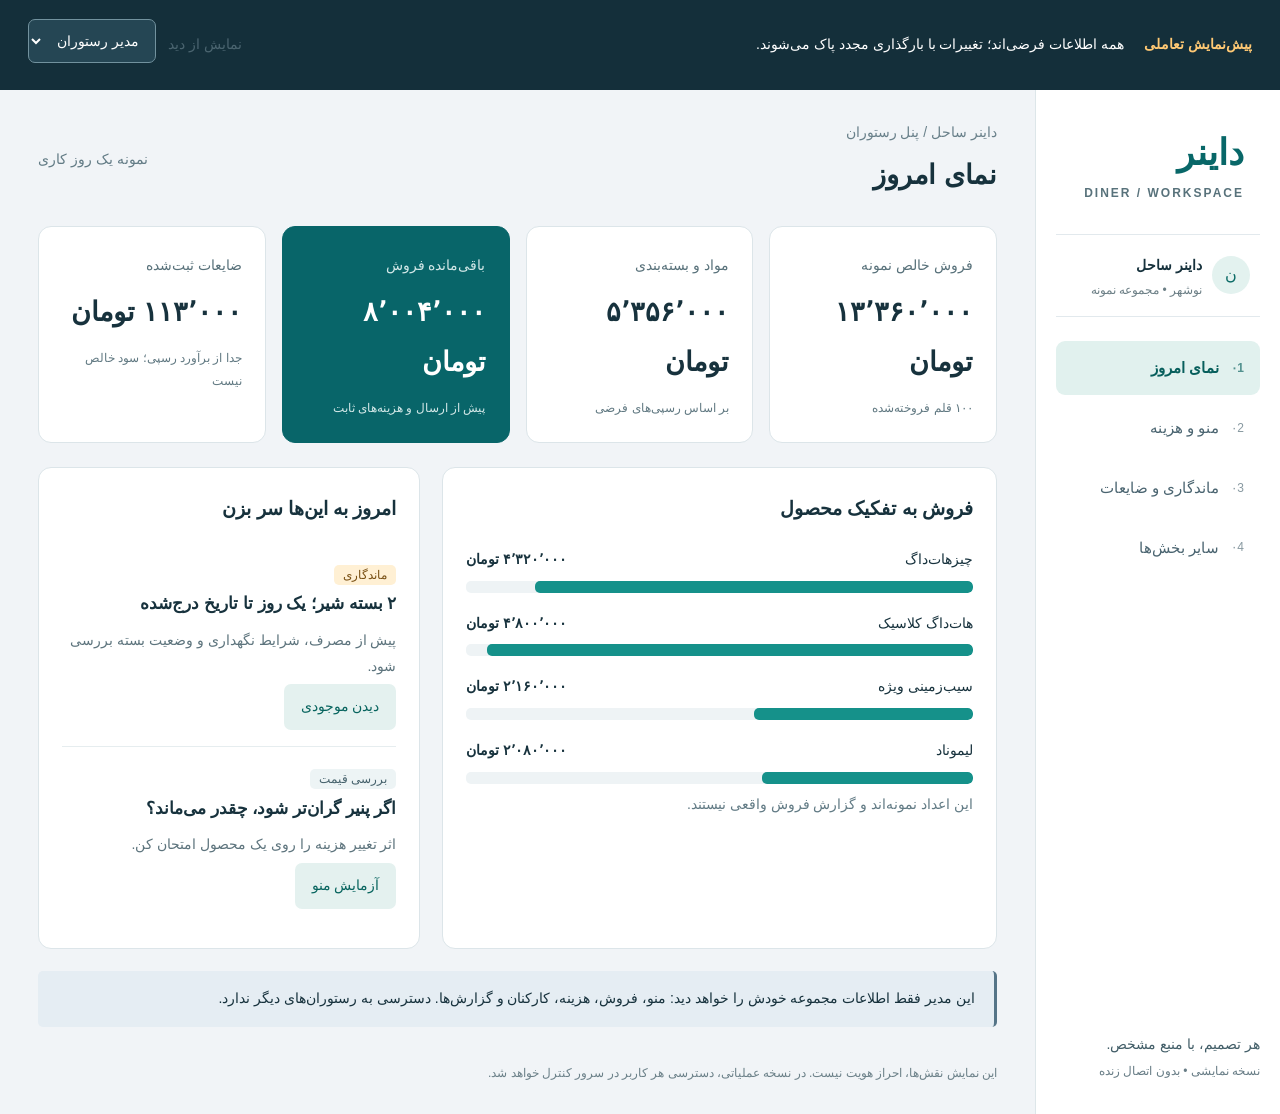
==== docs/index.html @ 8ed7cdad "Add interactive Persian restaurant and platform-admin previews for GitHub Pages" ====
<!doctype html>
<html lang="fa" dir="rtl"><head><meta charset="utf-8"><meta name="viewport" content="width=device-width,initial-scale=1"><title>داینر | پیش‌نمایش پنل‌ها</title><meta name="description" content="نسخه نمایشی پنل مدیر رستوران و مدیر کل داینر، با داده‌های فرضی"><link rel="icon" href="data:image/svg+xml,%3Csvg xmlns='http://www.w3.org/2000/svg' viewBox='0 0 32 32'%3E%3Crect width='32' height='32' rx='8' fill='%23086263'/%3E%3Ctext x='7' y='24' fill='white' font-size='24'%3ED%3C/text%3E%3C/svg%3E"><link rel="stylesheet" href="./demo.css"><script src="./demo.js" defer></script></head><body>
<div class="demo-banner"><strong>پیش‌نمایش تعاملی</strong><span>همه اطلاعات فرضی‌اند؛ تغییرات با بارگذاری مجدد پاک می‌شوند.</span><label>نمایش از دید<select id="role" aria-label="نمایش از دید"><option value="restaurant">مدیر رستوران</option><option value="admin">مدیر کل داینر</option></select></label></div>
<div class="shell"><aside><a class="brand" href="#restaurant">داینر<span>DINER / WORKSPACE</span></a><div class="identity"><span class="avatar" id="avatar">ن</span><div><strong id="identity"></strong><small id="identity-sub"></small></div></div><nav id="nav" aria-label="بخش‌های پنل"></nav><div class="side-note">هر تصمیم، با منبع مشخص.<br><span>نسخه نمایشی • بدون اتصال زنده</span></div></aside>
<main><header><div><p id="breadcrumb"></p><h1 id="title"></h1></div><span class="date">نمونه یک روز کاری</span></header><div id="status" role="status" aria-live="polite"></div><div id="content"></div><footer>این نمایش نقش‌ها، احراز هویت نیست. در نسخه عملیاتی، دسترسی هر کاربر در سرور کنترل خواهد شد.</footer></main></div></body></html>
---- docs/demo.css ----
*{box-sizing:border-box}body{margin:0;font:16px/1.85 Tahoma,Arial,sans-serif;background:#f1f4f7;color:#17323d}button,input,select{font:inherit}button,a,input,select,summary{touch-action:manipulation}button:focus-visible,a:focus-visible,input:focus-visible,select:focus-visible,summary:focus-visible{outline:3px solid #efb855;outline-offset:3px}.demo-banner{background:#142f3a;color:white;display:flex;align-items:center;gap:20px;padding:12px 28px;font-size:14px}.demo-banner strong{color:#ffc974;white-space:nowrap}.demo-banner label{margin-right:auto;display:flex;align-items:center;gap:12px;white-space:nowrap}.demo-banner select{background:#254654;color:white;border:1px solid #72929e;border-radius:7px;padding:7px 12px;font-size:14px}.shell{display:grid;grid-template-columns:245px minmax(0,1fr);min-height:calc(100vh - 68px)}aside{background:white;border-left:1px solid #dde6e9;padding:30px 20px;display:flex;flex-direction:column}.brand{font-size:36px;font-weight:bold;color:#086768;text-decoration:none;padding:0 16px}.brand span{display:block;font-size:12px;letter-spacing:2px;color:#58727b;line-height:1}.identity{display:flex;gap:10px;align-items:center;margin:35px 0 24px;padding:15px 10px;border-block:1px solid #e2e9ed}.identity strong{font-size:14px}.identity small{display:block;color:#6b7e85;font-size:12px}.avatar{width:38px;height:38px;background:#e3f2ef;color:#0b6b66;border-radius:50%;text-align:center;line-height:38px}nav{display:grid;gap:6px}nav button{text-align:right;display:flex;gap:12px;background:none;color:#4a6470;border:0;border-radius:9px;padding:13px 16px;cursor:pointer;font-size:15px}nav button.active{background:#e1f1ee;color:#075f5c;font-weight:bold}nav button:hover{background:#f0f5f5}.nav-no{font-size:12px;opacity:.65;align-self:center}.side-note{margin-top:auto;padding-top:50px;font-size:14px;color:#425e68}.side-note span{font-size:12px;color:#687d86}main{max-width:1500px;width:100%;padding:30px 38px;margin:auto}header{display:flex;align-items:center;justify-content:space-between;margin-bottom:25px}header p{margin:0;color:#69808a;font-size:14px}h1{font-size:27px;margin:5px 0 0}h2{font-size:19px;margin:0 0 16px}h3{font-size:17px;margin:0 0 8px}p{margin:8px 0 16px}.date,.muted{color:#627b85;font-size:14px}.stats{display:grid;grid-template-columns:repeat(4,1fr);gap:16px;margin-bottom:24px}.stat,.panel{background:white;border:1px solid #dce5e9;border-radius:13px;padding:23px}.stat small{font-size:14px;color:#58717a}.stat strong{display:block;font-size:27px;margin:9px 0}.stat .foot{font-size:12px;color:#617982}.stat.accent{background:#086569;color:white;border-color:#086569}.stat.accent small,.stat.accent .foot{color:#d3e8e8}.grid{display:grid;grid-template-columns:1.45fr 1fr;gap:22px;margin-bottom:22px}.panel{min-width:0}.panel-head{display:flex;align-items:center;justify-content:space-between;gap:12px}.badge{font-size:12px;padding:3px 9px;background:#edf4f5;color:#45616b;border-radius:5px;white-space:nowrap}.badge.warn{background:#fff0d4;color:#795014}.badge.good{background:#e0f1e9;color:#1f654a}.badge.bad{background:#fbe5e5;color:#8a3737}.bars{display:flex;flex-direction:column;gap:18px;margin-top:20px}.bar-label{display:flex;justify-content:space-between;gap:10px;font-size:14px}.track{height:12px;background:#eef3f5;border-radius:5px;margin-top:8px;overflow:hidden}.fill{height:100%;background:#15918a;border-radius:5px}.fill.second{background:#547487}.alert-row{padding:16px 0;border-bottom:1px solid #e6edef}.alert-row:last-child{border:0}.alert-row p{font-size:14px;color:#5d747d;margin:5px 0}.action,button.primary{background:#0b6d69;color:white;border:0;border-radius:7px;padding:10px 17px;font-size:14px;cursor:pointer}.action:hover,button.primary:hover{background:#064f4e}.action.soft{background:#e4f1ef;color:#07645e}.toolbar{display:flex;gap:15px;align-items:center;margin-bottom:20px;flex-wrap:wrap}input,select{border:1px solid #b9cbd1;border-radius:7px;padding:10px;background:white;color:#23424d;max-width:100%;font-size:16px;min-height:44px}label{font-size:14px;color:#4b6570}label input,label select{display:block;width:100%;margin:7px 0 15px}.table-wrap{overflow:auto}table{border-collapse:collapse;width:100%;font-size:14px;white-space:nowrap}th{text-align:right;background:#f5f8fa;font-weight:normal;color:#5a7580;padding:13px}td{padding:15px 13px;border-bottom:1px solid #e4ecef}td strong{font-size:15px}td small{display:block;font-size:12px;color:#6e8087}.pair{display:grid;grid-template-columns:1fr 1fr;gap:15px}.result{padding:22px;background:#e7f3f0;border-radius:10px;margin-top:15px}.result strong{display:block;font-size:28px;color:#075f55}.loss{color:#963e3e!important}.roadmap{display:grid;grid-template-columns:repeat(3,1fr);gap:16px}.roadmap article{background:white;border:1px solid #dce5e9;border-radius:10px;padding:20px}.roadmap p{font-size:14px;color:#59727e}.note{padding:15px 19px;background:#e5edf3;border-right:3px solid #557487;font-size:14px;border-radius:5px;margin-bottom:22px}.empty{padding:20px;color:#69818b;text-align:center}.status{padding:12px 18px;background:#e2f1e9;border-radius:8px;margin-bottom:20px;font-size:14px}footer{font-size:12px;color:#6c8189;margin-top:35px}details{margin-top:15px}summary{cursor:pointer;color:#086768}.access-list{padding-right:20px;font-size:14px;color:#516a74}.access-list li{margin:12px 0}@media(max-width:1100px){.stats{grid-template-columns:repeat(2,1fr)}.shell{grid-template-columns:205px minmax(0,1fr)}main{padding:25px}.grid{grid-template-columns:1fr}.roadmap{grid-template-columns:1fr 1fr}}@media(max-width:700px){.demo-banner{flex-wrap:wrap;gap:8px 15px;padding:12px 16px}.demo-banner>span{font-size:12px}.demo-banner label{margin:0;width:100%}.shell{display:block}aside{padding:16px;border-left:0;border-bottom:1px solid #dde6e9}.brand{font-size:25px;padding:0}.brand span,.identity,.side-note{display:none}nav{display:flex;overflow:auto;margin-top:14px;gap:4px}nav button{white-space:nowrap;padding:10px}.nav-no{display:none}main{padding:22px 16px}.date{display:none}h1{font-size:23px}.stat{padding:16px}.stat strong{font-size:22px}.stats{gap:10px}.panel{padding:18px}.roadmap{grid-template-columns:1fr}.pair{grid-template-columns:1fr}.demo-banner label{color:white}}
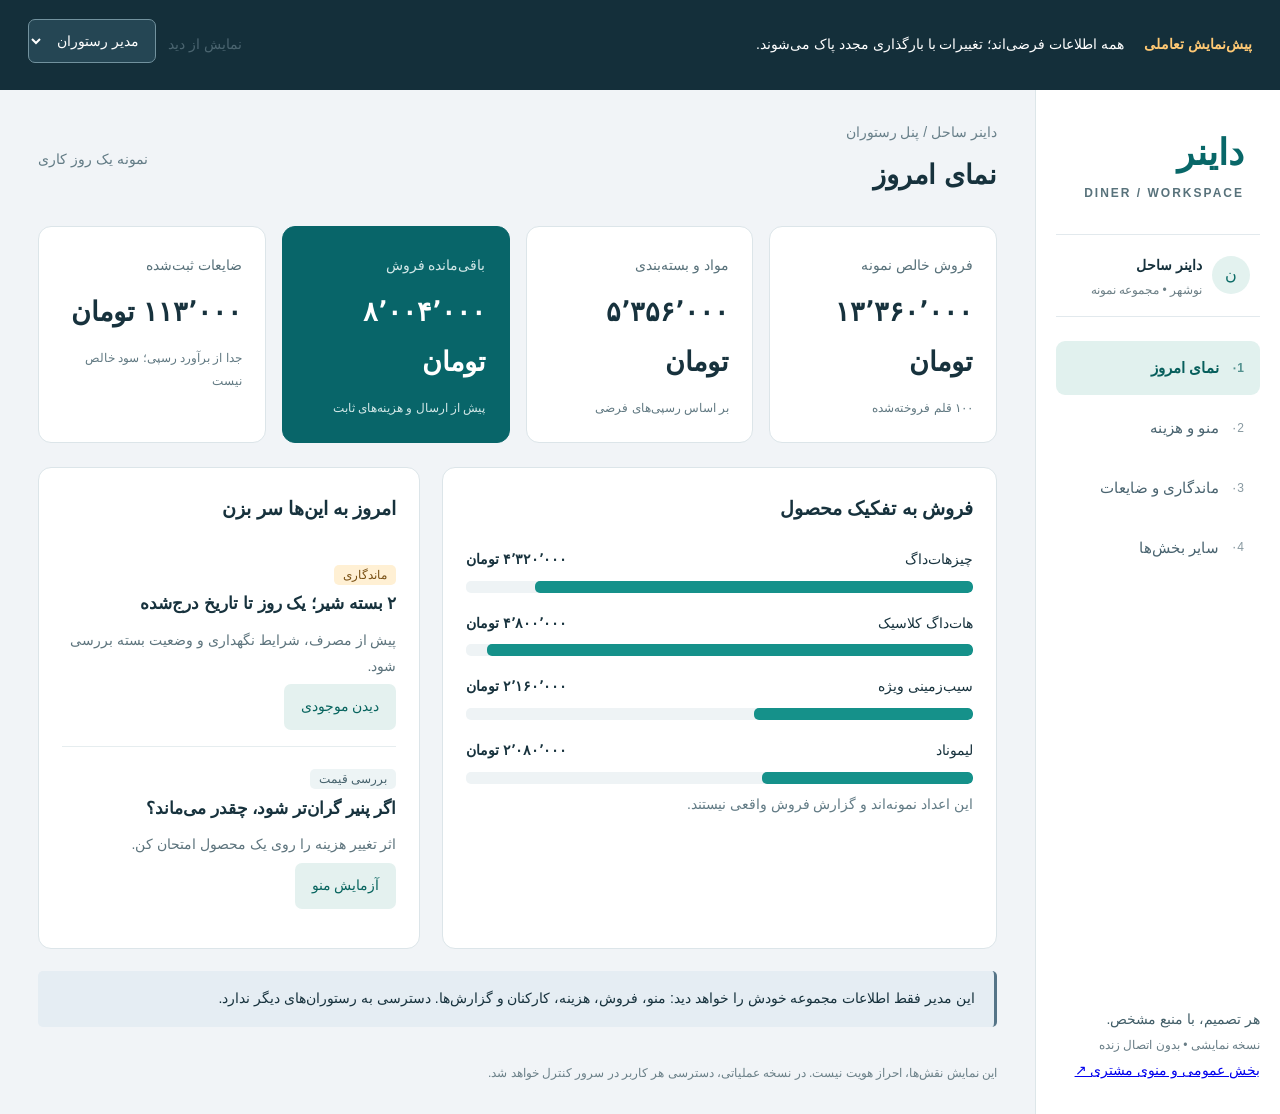
==== commit 0e8fcf98: "Publish comprehensive Persian documentation, distinct role colors and public menu builder" ====
--- a/docs/index.html
+++ b/docs/index.html
@@ -1,5 +1,5 @@
 <!doctype html>
 <html lang="fa" dir="rtl"><head><meta charset="utf-8"><meta name="viewport" content="width=device-width,initial-scale=1"><title>داینر | پیش‌نمایش پنل‌ها</title><meta name="description" content="نسخه نمایشی پنل مدیر رستوران و مدیر کل داینر، با داده‌های فرضی"><link rel="icon" href="data:image/svg+xml,%3Csvg xmlns='http://www.w3.org/2000/svg' viewBox='0 0 32 32'%3E%3Crect width='32' height='32' rx='8' fill='%23086263'/%3E%3Ctext x='7' y='24' fill='white' font-size='24'%3ED%3C/text%3E%3C/svg%3E"><link rel="stylesheet" href="./demo.css"><script src="./demo.js" defer></script></head><body>
 <div class="demo-banner"><strong>پیش‌نمایش تعاملی</strong><span>همه اطلاعات فرضی‌اند؛ تغییرات با بارگذاری مجدد پاک می‌شوند.</span><label>نمایش از دید<select id="role" aria-label="نمایش از دید"><option value="restaurant">مدیر رستوران</option><option value="admin">مدیر کل داینر</option></select></label></div>
-<div class="shell"><aside><a class="brand" href="#restaurant">داینر<span>DINER / WORKSPACE</span></a><div class="identity"><span class="avatar" id="avatar">ن</span><div><strong id="identity"></strong><small id="identity-sub"></small></div></div><nav id="nav" aria-label="بخش‌های پنل"></nav><div class="side-note">هر تصمیم، با منبع مشخص.<br><span>نسخه نمایشی • بدون اتصال زنده</span></div></aside>
-<main><header><div><p id="breadcrumb"></p><h1 id="title"></h1></div><span class="date">نمونه یک روز کاری</span></header><div id="status" role="status" aria-live="polite"></div><div id="content"></div><footer>این نمایش نقش‌ها، احراز هویت نیست. در نسخه عملیاتی، دسترسی هر کاربر در سرور کنترل خواهد شد.</footer></main></div></body></html>+<div class="shell"><aside><a class="brand" href="#restaurant">داینر<span>DINER / WORKSPACE</span></a><div class="identity"><span class="avatar" id="avatar">ن</span><div><strong id="identity"></strong><small id="identity-sub"></small></div></div><nav id="nav" aria-label="بخش‌های پنل"></nav><div class="side-note">هر تصمیم، با منبع مشخص.<br><span>نسخه نمایشی • بدون اتصال زنده</span><br><a href="./menu.html">بخش عمومی و منوی مشتری ↗</a></div></aside>
+<main><header><div><p id="breadcrumb"></p><h1 id="title"></h1></div><span class="date">نمونه یک روز کاری</span></header><div id="status" role="status" aria-live="polite"></div><div id="content"></div><footer>این نمایش نقش‌ها، احراز هویت نیست. در نسخه عملیاتی، دسترسی هر کاربر در سرور کنترل خواهد شد.</footer></main></div></body></html>
--- a/docs/demo.css
+++ b/docs/demo.css
@@ -1 +1,4 @@
 *{box-sizing:border-box}body{margin:0;font:16px/1.85 Tahoma,Arial,sans-serif;background:#f1f4f7;color:#17323d}button,input,select{font:inherit}button,a,input,select,summary{touch-action:manipulation}button:focus-visible,a:focus-visible,input:focus-visible,select:focus-visible,summary:focus-visible{outline:3px solid #efb855;outline-offset:3px}.demo-banner{background:#142f3a;color:white;display:flex;align-items:center;gap:20px;padding:12px 28px;font-size:14px}.demo-banner strong{color:#ffc974;white-space:nowrap}.demo-banner label{margin-right:auto;display:flex;align-items:center;gap:12px;white-space:nowrap}.demo-banner select{background:#254654;color:white;border:1px solid #72929e;border-radius:7px;padding:7px 12px;font-size:14px}.shell{display:grid;grid-template-columns:245px minmax(0,1fr);min-height:calc(100vh - 68px)}aside{background:white;border-left:1px solid #dde6e9;padding:30px 20px;display:flex;flex-direction:column}.brand{font-size:36px;font-weight:bold;color:#086768;text-decoration:none;padding:0 16px}.brand span{display:block;font-size:12px;letter-spacing:2px;color:#58727b;line-height:1}.identity{display:flex;gap:10px;align-items:center;margin:35px 0 24px;padding:15px 10px;border-block:1px solid #e2e9ed}.identity strong{font-size:14px}.identity small{display:block;color:#6b7e85;font-size:12px}.avatar{width:38px;height:38px;background:#e3f2ef;color:#0b6b66;border-radius:50%;text-align:center;line-height:38px}nav{display:grid;gap:6px}nav button{text-align:right;display:flex;gap:12px;background:none;color:#4a6470;border:0;border-radius:9px;padding:13px 16px;cursor:pointer;font-size:15px}nav button.active{background:#e1f1ee;color:#075f5c;font-weight:bold}nav button:hover{background:#f0f5f5}.nav-no{font-size:12px;opacity:.65;align-self:center}.side-note{margin-top:auto;padding-top:50px;font-size:14px;color:#425e68}.side-note span{font-size:12px;color:#687d86}main{max-width:1500px;width:100%;padding:30px 38px;margin:auto}header{display:flex;align-items:center;justify-content:space-between;margin-bottom:25px}header p{margin:0;color:#69808a;font-size:14px}h1{font-size:27px;margin:5px 0 0}h2{font-size:19px;margin:0 0 16px}h3{font-size:17px;margin:0 0 8px}p{margin:8px 0 16px}.date,.muted{color:#627b85;font-size:14px}.stats{display:grid;grid-template-columns:repeat(4,1fr);gap:16px;margin-bottom:24px}.stat,.panel{background:white;border:1px solid #dce5e9;border-radius:13px;padding:23px}.stat small{font-size:14px;color:#58717a}.stat strong{display:block;font-size:27px;margin:9px 0}.stat .foot{font-size:12px;color:#617982}.stat.accent{background:#086569;color:white;border-color:#086569}.stat.accent small,.stat.accent .foot{color:#d3e8e8}.grid{display:grid;grid-template-columns:1.45fr 1fr;gap:22px;margin-bottom:22px}.panel{min-width:0}.panel-head{display:flex;align-items:center;justify-content:space-between;gap:12px}.badge{font-size:12px;padding:3px 9px;background:#edf4f5;color:#45616b;border-radius:5px;white-space:nowrap}.badge.warn{background:#fff0d4;color:#795014}.badge.good{background:#e0f1e9;color:#1f654a}.badge.bad{background:#fbe5e5;color:#8a3737}.bars{display:flex;flex-direction:column;gap:18px;margin-top:20px}.bar-label{display:flex;justify-content:space-between;gap:10px;font-size:14px}.track{height:12px;background:#eef3f5;border-radius:5px;margin-top:8px;overflow:hidden}.fill{height:100%;background:#15918a;border-radius:5px}.fill.second{background:#547487}.alert-row{padding:16px 0;border-bottom:1px solid #e6edef}.alert-row:last-child{border:0}.alert-row p{font-size:14px;color:#5d747d;margin:5px 0}.action,button.primary{background:#0b6d69;color:white;border:0;border-radius:7px;padding:10px 17px;font-size:14px;cursor:pointer}.action:hover,button.primary:hover{background:#064f4e}.action.soft{background:#e4f1ef;color:#07645e}.toolbar{display:flex;gap:15px;align-items:center;margin-bottom:20px;flex-wrap:wrap}input,select{border:1px solid #b9cbd1;border-radius:7px;padding:10px;background:white;color:#23424d;max-width:100%;font-size:16px;min-height:44px}label{font-size:14px;color:#4b6570}label input,label select{display:block;width:100%;margin:7px 0 15px}.table-wrap{overflow:auto}table{border-collapse:collapse;width:100%;font-size:14px;white-space:nowrap}th{text-align:right;background:#f5f8fa;font-weight:normal;color:#5a7580;padding:13px}td{padding:15px 13px;border-bottom:1px solid #e4ecef}td strong{font-size:15px}td small{display:block;font-size:12px;color:#6e8087}.pair{display:grid;grid-template-columns:1fr 1fr;gap:15px}.result{padding:22px;background:#e7f3f0;border-radius:10px;margin-top:15px}.result strong{display:block;font-size:28px;color:#075f55}.loss{color:#963e3e!important}.roadmap{display:grid;grid-template-columns:repeat(3,1fr);gap:16px}.roadmap article{background:white;border:1px solid #dce5e9;border-radius:10px;padding:20px}.roadmap p{font-size:14px;color:#59727e}.note{padding:15px 19px;background:#e5edf3;border-right:3px solid #557487;font-size:14px;border-radius:5px;margin-bottom:22px}.empty{padding:20px;color:#69818b;text-align:center}.status{padding:12px 18px;background:#e2f1e9;border-radius:8px;margin-bottom:20px;font-size:14px}footer{font-size:12px;color:#6c8189;margin-top:35px}details{margin-top:15px}summary{cursor:pointer;color:#086768}.access-list{padding-right:20px;font-size:14px;color:#516a74}.access-list li{margin:12px 0}@media(max-width:1100px){.stats{grid-template-columns:repeat(2,1fr)}.shell{grid-template-columns:205px minmax(0,1fr)}main{padding:25px}.grid{grid-template-columns:1fr}.roadmap{grid-template-columns:1fr 1fr}}@media(max-width:700px){.demo-banner{flex-wrap:wrap;gap:8px 15px;padding:12px 16px}.demo-banner>span{font-size:12px}.demo-banner label{margin:0;width:100%}.shell{display:block}aside{padding:16px;border-left:0;border-bottom:1px solid #dde6e9}.brand{font-size:25px;padding:0}.brand span,.identity,.side-note{display:none}nav{display:flex;overflow:auto;margin-top:14px;gap:4px}nav button{white-space:nowrap;padding:10px}.nav-no{display:none}main{padding:22px 16px}.date{display:none}h1{font-size:23px}.stat{padding:16px}.stat strong{font-size:22px}.stats{gap:10px}.panel{padding:18px}.roadmap{grid-template-columns:1fr}.pair{grid-template-columns:1fr}.demo-banner label{color:white}}
+
+body[data-role=admin]{background:#f5f1fa;color:#342044}body[data-role=admin] .demo-banner{background:#37204f}body[data-role=admin] .brand,body[data-role=admin] summary{color:#7139a0}body[data-role=admin] nav button.active,body[data-role=admin] .action.soft{background:#eee1f8;color:#592584}body[data-role=admin] .stat.accent,body[data-role=admin] .action:not(.soft),body[data-role=admin] .fill{background:#7139a0;border-color:#7139a0}body[data-role=admin] .avatar{background:#eee1f8;color:#592584}
+
